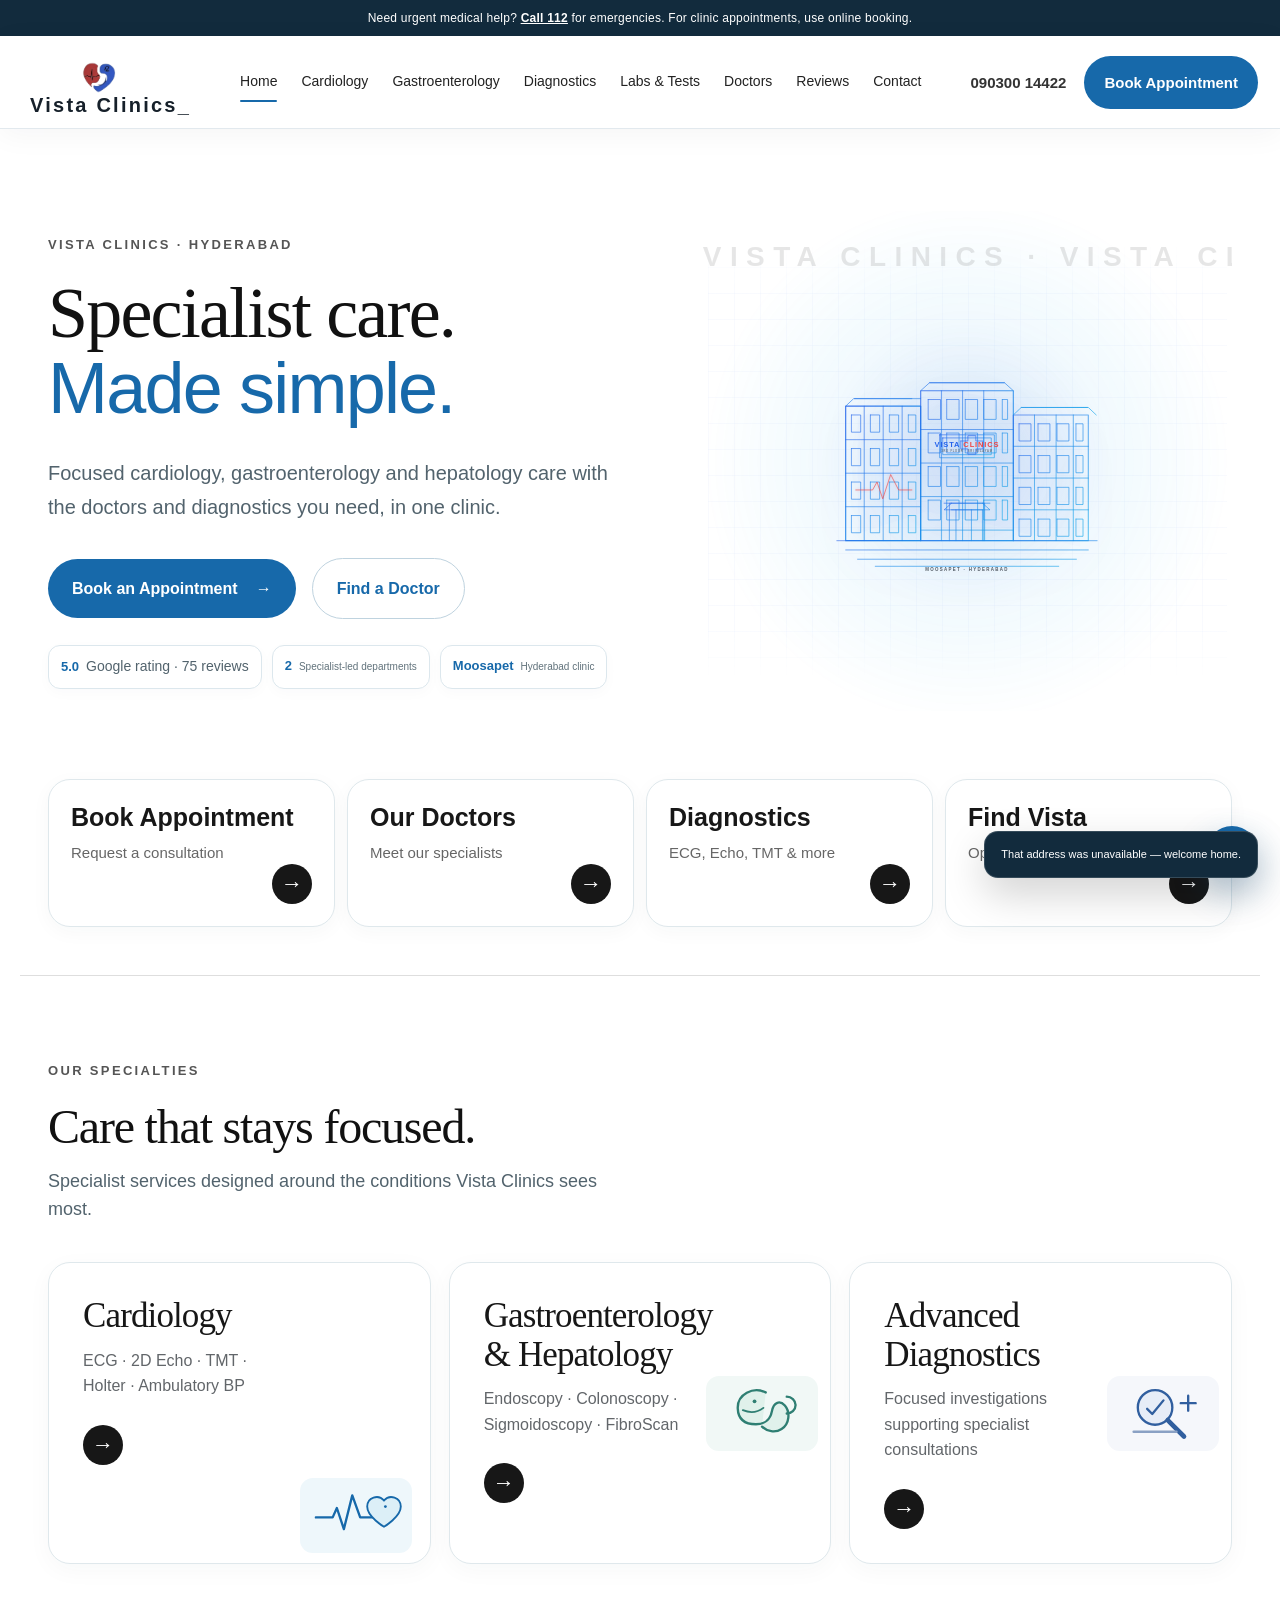
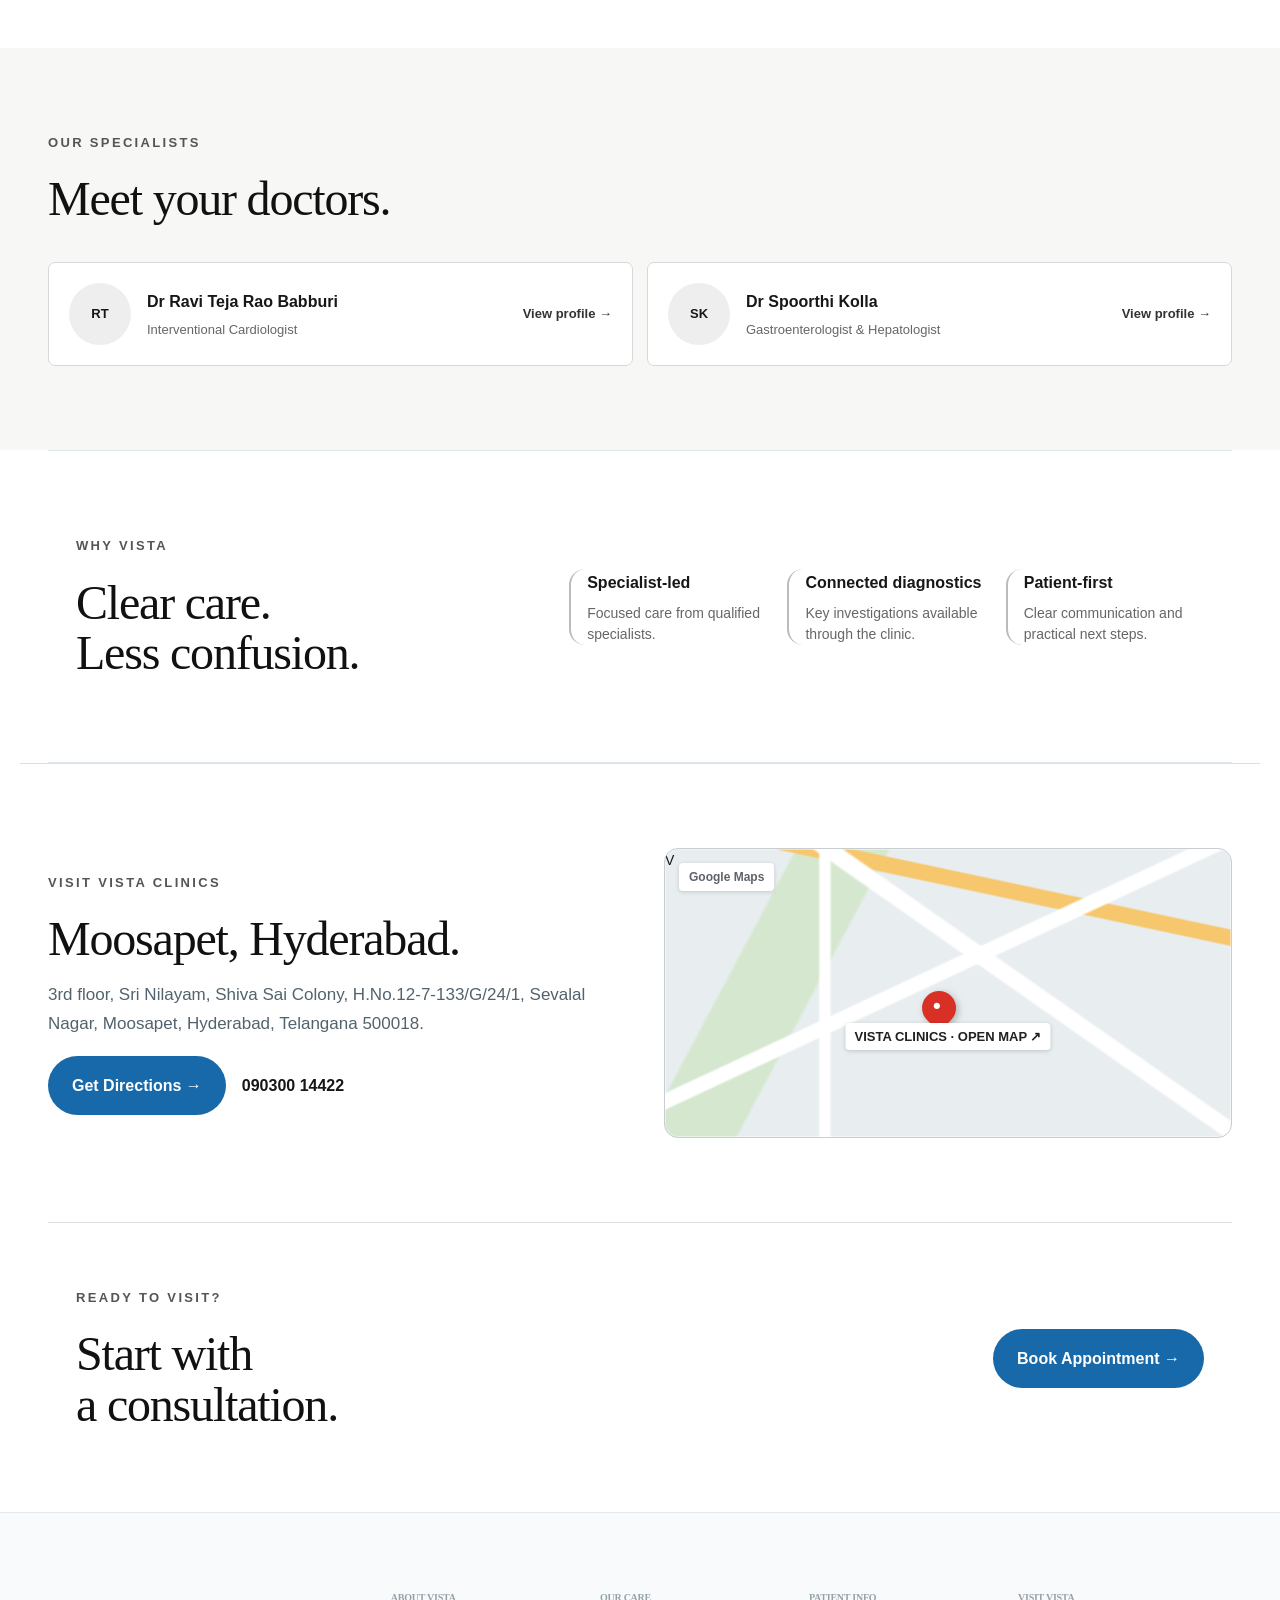
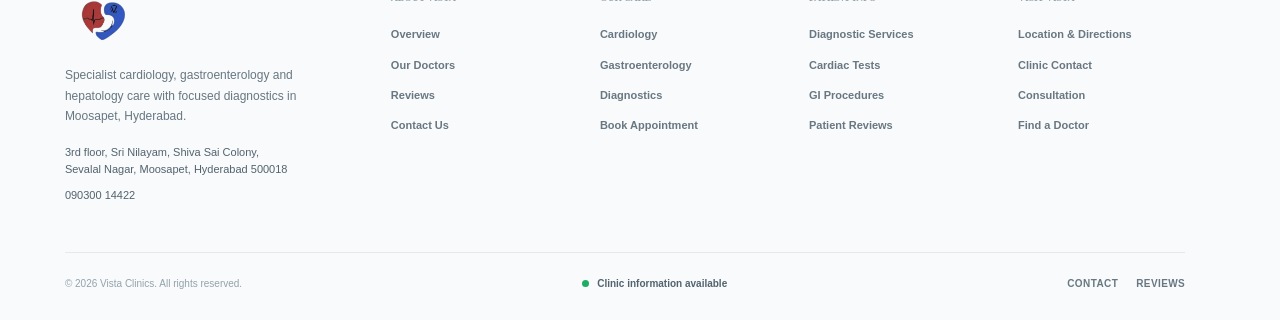
==== cart/index.html @ fd4c7a38 "Add robust cart route" ====
<!doctype html><html lang="en"><head><meta charset="utf-8"><meta name="viewport" content="width=device-width,initial-scale=1"><meta http-equiv="refresh" content="0;url=../cart.html"><title>Lab Cart | Vista Clinics</title><script>location.replace('../cart.html')</script></head><body><p>Opening your Vista Clinics lab cart…</p><p><a href="../cart.html">Open Lab Cart</a></p></body></html>
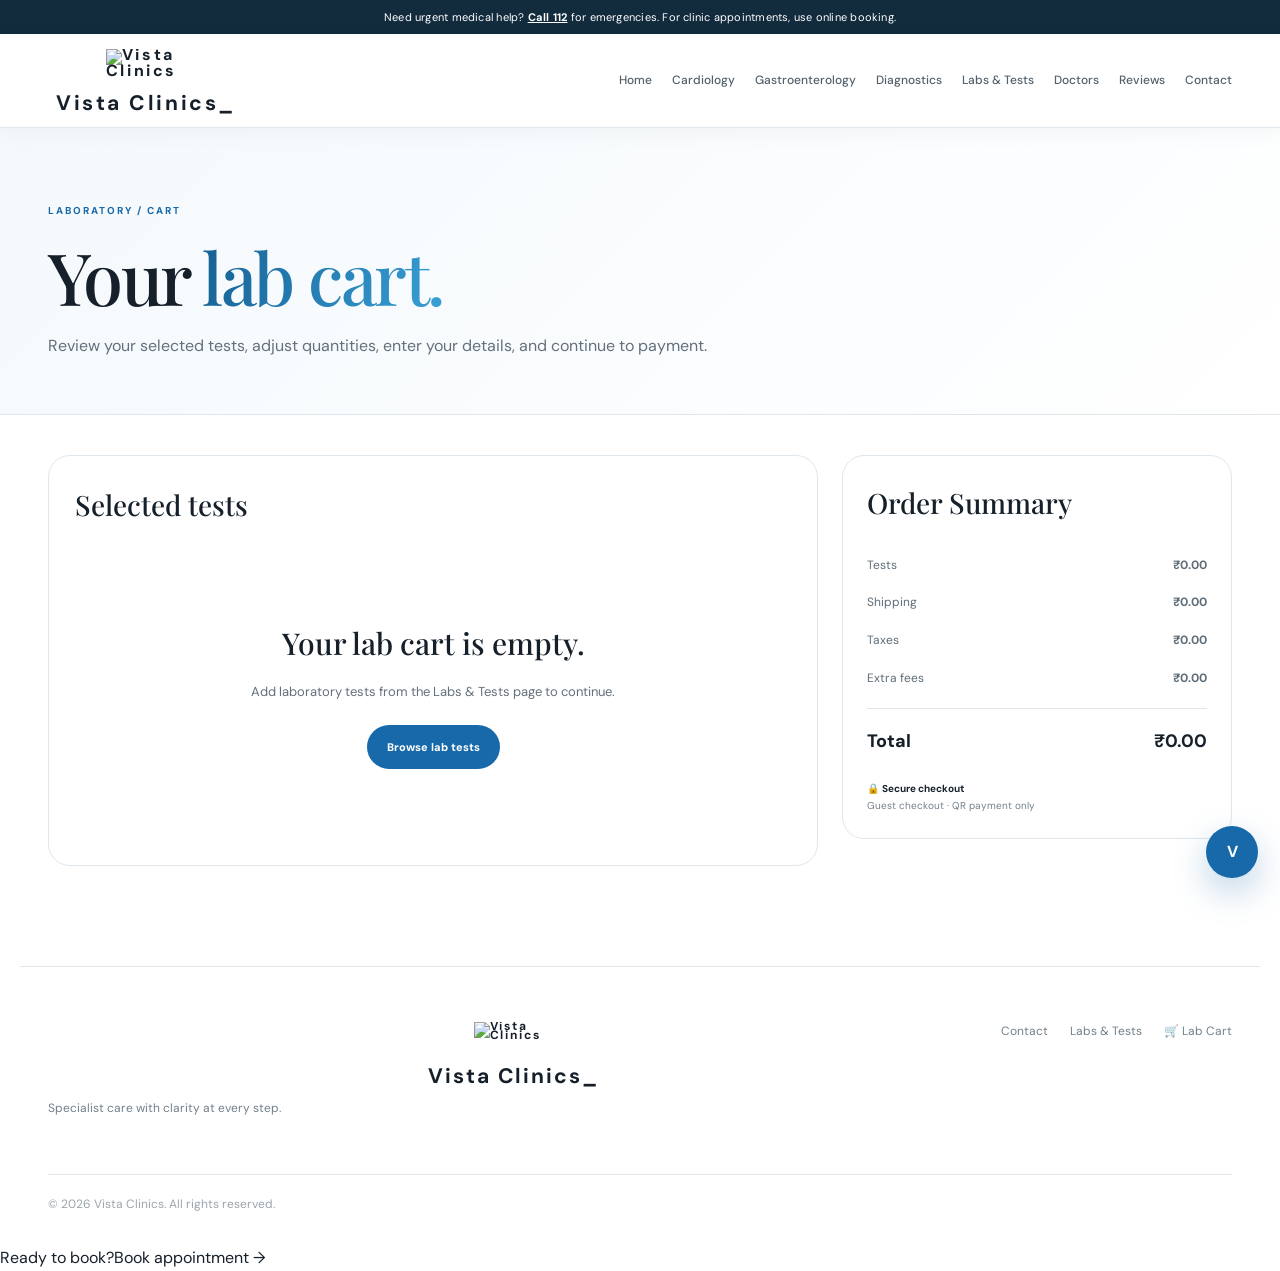
==== commit 522d1492: "Make cart directory the live lab cart" ====
--- a/cart/index.html
+++ b/cart/index.html
@@ -1 +1 @@
-<!doctype html><html lang="en"><head><meta charset="utf-8"><meta name="viewport" content="width=device-width,initial-scale=1"><meta http-equiv="refresh" content="0;url=../cart.html"><title>Lab Cart | Vista Clinics</title><script>location.replace('../cart.html')</script></head><body><p>Opening your Vista Clinics lab cart…</p><p><a href="../cart.html">Open Lab Cart</a></p></body></html>+<!doctype html><html lang="en"><head><meta charset="utf-8"><meta name="viewport" content="width=device-width,initial-scale=1"><title>Lab Cart | Vista Clinics</title><meta name="description" content="Review selected Vista Clinics laboratory tests and complete guest checkout."><link rel="stylesheet" href="../assets/css/style.css"><style>body{background:#fff}.cart-hero{background:linear-gradient(135deg,#f4f9fc,#fff);border-bottom:1px solid var(--line)}.cart-hero-inner{max-width:var(--max);margin:auto;padding:75px 28px 55px}.cart-hero h1{font-family:'Playfair Display',serif;font-size:clamp(46px,6vw,72px);font-weight:500;line-height:1.05;letter-spacing:-.035em;margin:0}.cart-hero p{color:var(--muted);max-width:680px;margin:18px 0 0}.cart-wrap{max-width:var(--max);margin:auto;padding:40px 28px 100px;display:grid;grid-template-columns:minmax(0,1fr) 390px;gap:24px}.cart-list,.summary{border:1px solid var(--line);border-radius:22px;background:#fff;overflow:hidden}.cart-list{padding:26px}.cart-list h2,.payment h2{font-family:'Playfair Display',serif;font-size:28px;font-weight:500;margin:0 0 20px}.cart-item{display:grid;grid-template-columns:100px minmax(0,1fr) auto;gap:18px;padding:20px 0;border-bottom:1px solid var(--line);align-items:center}.cart-item:first-of-type{padding-top:0}.cart-item:last-child{border-bottom:0}.cart-item img{width:100px;height:86px;object-fit:cover;border-radius:14px;background:#eef4f8}.cart-item h3{font-family:'Playfair Display',serif;font-size:20px;font-weight:500;margin:0 0 6px}.cart-price{font-size:13px;font-weight:700}.qty{display:flex;align-items:center;gap:9px;margin-top:10px}.qty button{width:28px;height:28px;border:1px solid #b9cfdf;border-radius:50%;background:#fff;cursor:pointer}.qty span{min-width:18px;text-align:center;font-size:12px;font-weight:700}.remove{border:0;background:none;color:#74808b;font-size:10px;cursor:pointer;margin-top:8px}.item-total{font-size:14px;font-weight:700;white-space:nowrap}.guest{margin-top:28px;padding-top:26px;border-top:1px solid var(--line)}.guest-note{font-size:10px;color:#74808b;margin:-7px 0 20px}.form-grid{display:grid;grid-template-columns:1fr 1fr;gap:15px}.field{display:flex;flex-direction:column;gap:7px}.field.full{grid-column:1/-1}.field label{font-size:10px;font-weight:800;letter-spacing:.04em}.field input{border:1px solid #c5d5df;border-radius:12px;padding:13px 14px;background:#fff;outline:none;font:inherit;font-size:13px}.payment{margin-top:28px;padding-top:26px;border-top:1px solid var(--line)}.payment-method{display:flex;align-items:center;justify-content:space-between;border:1px solid #b9cfdf;border-radius:15px;padding:14px;margin-bottom:18px}.payment-method strong{font-size:12px}.payment-method span{font-size:10px;color:#74808b}.qr-box{border:1px dashed #9fb8c9;border-radius:18px;padding:22px;text-align:center;background:#f8fbfd}.qr-placeholder{width:210px;height:210px;margin:0 auto 14px;border-radius:12px;background:repeating-linear-gradient(45deg,#eef4f8 0 6px,#fff 6px 12px);display:grid;place-items:center;color:#61727f;font-size:11px;font-weight:800}.qr-box p{font-size:10px;color:#74808b;margin:6px auto;max-width:300px}.utr{margin-top:18px}.utr label{font-size:10px;font-weight:800;display:block;margin-bottom:7px}.utr input{width:100%;box-sizing:border-box;border:1px solid #c5d5df;border-radius:12px;padding:13px 14px;font-size:13px}.confirm-btn{width:100%;border:0;border-radius:999px;padding:16px;margin-top:18px;background:var(--blue);color:#fff;font-size:12px;font-weight:800;cursor:pointer}.secure,.trust{margin-top:16px;font-size:10px;line-height:1.65;color:#74808b}.secure strong,.trust strong{color:var(--ink)}.summary{padding:24px;align-self:start;position:sticky;top:24px}.summary h2{font-family:'Playfair Display',serif;font-size:28px;font-weight:500;margin:0 0 20px}.sum-row{display:flex;justify-content:space-between;gap:18px;padding:9px 0;font-size:12px;color:#5f6d78}.sum-row.total{border-top:1px solid var(--line);margin-top:10px;padding-top:18px;font-size:18px;font-weight:800;color:var(--ink)}.empty{text-align:center;padding:70px 25px}.empty h2{font-family:'Playfair Display',serif;font-size:30px;font-weight:500;margin:0 0 10px}.empty p{color:var(--muted);font-size:13px;margin-bottom:22px}.empty a,.back{display:inline-block;padding:13px 20px;border-radius:999px;background:var(--blue);color:#fff;font-size:11px;font-weight:800}.success{display:none;text-align:center;padding:50px 25px}.success.show{display:block}.success h2{font-family:'Playfair Display',serif;font-size:34px;font-weight:500}.hidden{display:none!important}@media(max-width:850px){.cart-wrap{grid-template-columns:1fr}.summary{position:static}}@media(max-width:600px){.cart-hero-inner{padding:58px 22px 45px}.cart-wrap{padding:28px 22px 80px}.cart-list{padding:20px}.cart-item{grid-template-columns:76px minmax(0,1fr);gap:13px}.cart-item img{width:76px;height:72px}.item-total{grid-column:2}.summary{padding:20px}.form-grid{grid-template-columns:1fr}.field.full{grid-column:auto}.qr-placeholder{width:180px;height:180px}}</style></head><body><header class="site-header"><a class="brand" href="../index.html"><span>VISTA</span><small>CLINICS</small></a><button class="menu-toggle" aria-label="Open navigation" aria-expanded="false">☰</button><nav class="nav" aria-label="Main navigation"><a href="../index.html">Home</a><a href="../cardiology.html">Cardiology</a><a href="../gastroenterology.html">Gastroenterology</a><a href="../diagnostics.html">Diagnostics</a><a href="../labs.html">Labs & Tests</a><a href="../doctors.html">Doctors</a><a href="../reviews.html">Reviews</a><a href="../contact.html">Contact</a></nav></header><main><section class="cart-hero"><div class="cart-hero-inner"><div class="eyebrow">LABORATORY / CART</div><h1>Your <span class="gradient-text">lab cart.</span></h1><p>Review your selected tests, adjust quantities, enter your details, and continue to payment.</p></div></section><section class="cart-wrap"><div id="cart-main" class="cart-list"><h2>Selected tests</h2><div id="cart-items"></div><div id="guest-section" class="guest hidden"><h2>Guest checkout</h2><p class="guest-note">No account is required.</p><form id="booking-form"><div class="form-grid"><div class="field"><label>Full name</label><input id="name" required></div><div class="field"><label>Phone</label><input id="phone" required type="tel"></div><div class="field full"><label>Email</label><input id="email" required type="email"></div><div class="field"><label>Preferred test date</label><input id="date" required type="date"></div><div class="field"><label>Notes</label><input id="notes" placeholder="Optional"></div></div><div class="payment"><h2>Payment</h2><div class="payment-method"><div><strong>UPI QR</strong><br><span>Only payment method available</span></div><strong>₹ <span id="pay-total">0.00</span></strong></div><div class="qr-box"><div class="qr-placeholder">VISTA CLINICS<br>PAYMENT QR<br>TO BE CONNECTED</div><strong>Scan the Vista Clinics payment QR</strong><p>After paying, enter the UTR shown in your banking app.</p></div><div class="utr"><label>UPI Transaction ID / UTR</label><input id="utr" inputmode="numeric" maxlength="12" pattern="[0-9]{12}" placeholder="Enter last 12 digits" required></div><button class="confirm-btn" type="submit">I Have Paid — Submit Booking</button><div class="secure">🔒 <strong>Secure checkout</strong><br>SSL-protected connection · Guest checkout · QR payment only<br>Payment is manually verified by Vista Clinics.</div></div></form></div></div><div id="success" class="success"><h2>Booking submitted.</h2><p>Your booking is pending payment verification.</p><p>UTR: <strong id="success-utr"></strong><br>Reference: <strong id="success-ref"></strong></p><a class="back" href="../labs.html">Back to lab tests</a></div></div><aside class="summary"><h2>Order Summary</h2><div class="sum-row"><span>Tests</span><strong id="subtotal">₹0.00</strong></div><div class="sum-row"><span>Shipping</span><strong>₹0.00</strong></div><div class="sum-row"><span>Taxes</span><strong>₹0.00</strong></div><div class="sum-row"><span>Extra fees</span><strong>₹0.00</strong></div><div class="sum-row total"><span>Total</span><strong id="total">₹0.00</strong></div><div class="trust">🔒 <strong>Secure checkout</strong><br>Guest checkout · QR payment only</div></aside></section></main><footer><div><a class="brand" href="../index.html"><span>VISTA</span><small>CLINICS</small></a><p>Specialist care with clarity at every step.</p></div><div class="footer-links"><a href="../contact.html">Contact</a><a href="../labs.html">Labs & Tests</a><a href="./">🛒 Lab Cart</a></div><div class="footer-bottom">© 2026 Vista Clinics. All rights reserved.</div></footer><script src="../assets/js/main.js"></script><script>const list=document.getElementById('cart-items'),subtotal=document.getElementById('subtotal'),total=document.getElementById('total'),payTotal=document.getElementById('pay-total');const money=v=>'₹'+Number(v).toLocaleString('en-IN',{minimumFractionDigits:2,maximumFractionDigits:2});const read=()=>{try{return JSON.parse(localStorage.getItem('vistaLabCart')||'[]')}catch(e){return[]}};const save=c=>localStorage.setItem('vistaLabCart',JSON.stringify(c));const price=s=>Number(String(s).replace(/[^0-9.]/g,''));let sum=0;function render(){const cart=read();list.innerHTML='';sum=0;if(!cart.length){list.innerHTML='<div class="empty"><h2>Your lab cart is empty.</h2><p>Add laboratory tests from the Labs & Tests page to continue.</p><a href="../labs.html">Browse lab tests</a></div>';subtotal.textContent=money(0);total.textContent=money(0);payTotal.textContent='0.00';document.getElementById('guest-section').classList.add('hidden');return}document.getElementById('guest-section').classList.remove('hidden');cart.forEach((item,index)=>{const line=price(item.price)*item.quantity;sum+=line;const row=document.createElement('article');row.className='cart-item';row.innerHTML='<img src="'+item.image+'" alt="'+item.name.replace(/"/g,'&quot;')+'"><div><h3>'+item.name+'</h3><div class="cart-price">'+item.price+' each</div><div class="qty"><button type="button" data-a="m">−</button><span>'+item.quantity+'</span><button type="button" data-a="p">+</button></div><button class="remove" type="button">Remove</button></div><div class="item-total">'+money(line)+'</div>';row.querySelector('[data-a="m"]').onclick=()=>change(index,-1);row.querySelector('[data-a="p"]').onclick=()=>change(index,1);row.querySelector('.remove').onclick=()=>{const c=read();c.splice(index,1);save(c);render()};list.appendChild(row)});subtotal.textContent=money(sum);total.textContent=money(sum);payTotal.textContent=Number(sum).toLocaleString('en-IN',{minimumFractionDigits:2,maximumFractionDigits:2})}function change(i,d){const c=read();c[i].quantity=Math.max(1,c[i].quantity+d);save(c);render()}render();document.getElementById('date').min=new Date().toISOString().slice(0,10);document.getElementById('booking-form').addEventListener('submit',e=>{e.preventDefault();const utr=document.getElementById('utr').value.trim();if(!/^\d{12}$/.test(utr)){alert('Please enter exactly 12 digits from your UTR.');return}const cart=read();if(!cart.length){alert('Your cart is empty.');return}const booking={reference:'VISTA-'+Date.now().toString().slice(-8),status:'pending_verification',createdAt:new Date().toISOString(),patient:{name:document.getElementById('name').value.trim(),phone:document.getElementById('phone').value.trim(),email:document.getElementById('email').value.trim(),date:document.getElementById('date').value,notes:document.getElementById('notes').value.trim()},utr,total:sum,items:cart};localStorage.setItem('vistaLabBooking',JSON.stringify(booking));document.getElementById('success-utr').textContent=utr;document.getElementById('success-ref').textContent=booking.reference;document.getElementById('cart-main').classList.add('hidden');document.querySelector('.summary').classList.add('hidden');document.getElementById('success').classList.add('show');localStorage.removeItem('vistaLabCart')});</script></body></html>
--- a/assets/css/style.css
+++ b/assets/css/style.css
@@ -0,0 +1,2 @@
+@import url('https://fonts.googleapis.com/css2?family=DM+Sans:wght@400;500;600;700&family=Playfair+Display:wght@500;600&display=swap');
+:root{--ink:#16202a;--muted:#64707c;--blue:#1769aa;--blue2:#0f4f82;--ice:#f4f8fb;--white:#fff;--line:#dfe7ed;--soft:#eef4f8;--max:1240px;--shadow:0 18px 55px rgba(22,32,42,.09)}*{box-sizing:border-box}html{scroll-behavior:smooth}body{margin:0;background:#fff;color:var(--ink);font-family:'DM Sans',system-ui,sans-serif;line-height:1.65}a{color:inherit;text-decoration:none}button,input,select,textarea{font:inherit}button{cursor:pointer}.site-header{position:sticky;top:0;z-index:50;display:flex;align-items:center;justify-content:space-between;padding:15px max(22px,calc((100% - 1184px)/2));background:rgba(255,255,255,.96);backdrop-filter:blur(18px);border-bottom:1px solid rgba(223,231,237,.9);box-shadow:0 4px 22px rgba(22,32,42,.04)}.brand{display:inline-flex;flex-direction:column;line-height:.8;letter-spacing:.16em;font-weight:700;color:var(--ink)}.brand span{font-size:21px}.brand small{font-size:8px;letter-spacing:.38em;margin-left:2px;margin-top:7px;color:var(--blue)}.nav{display:flex;gap:20px;align-items:center}.nav a{font-size:12px;color:#53606c;position:relative;padding:10px 0;font-weight:500}.nav a:hover,.nav a.active{color:var(--blue)}.nav a.active:after{content:"";position:absolute;left:0;right:0;bottom:2px;height:2px;background:var(--blue);border-radius:2px}.menu-toggle{display:none;background:none;border:0;color:var(--ink);font-size:24px}.urgent-bar{background:#122b3d;color:#fff;text-align:center;font-size:11px;padding:8px 20px;letter-spacing:.02em}.urgent-bar a{font-weight:700;text-decoration:underline}.section{max-width:var(--max);margin:auto;padding:105px 28px}.hero{max-width:100%;min-height:690px;display:grid;grid-template-columns:minmax(0,1.15fr) minmax(340px,.85fr);gap:65px;align-items:center;padding:75px max(28px,calc((100% - 1184px)/2));background:radial-gradient(circle at 82% 45%,#dceefa 0,rgba(220,238,250,.72) 19%,rgba(244,248,251,.5) 37%,transparent 56%),linear-gradient(180deg,#fff 0,#f7fbfd 100%);position:relative;overflow:hidden}.hero:after{content:"";position:absolute;width:420px;height:420px;border:1px solid #cbdde9;border-radius:50%;right:-120px;top:70px;opacity:.7}.hero h1,.section h2{font-family:'Playfair Display',serif;font-weight:500;letter-spacing:-.035em;line-height:1.04;margin:0}.hero h1{font-size:clamp(54px,6.8vw,94px);max-width:780px}.gradient-text{background:linear-gradient(110deg,#155f93,#39a1d7);-webkit-background-clip:text;background-clip:text;-webkit-text-fill-color:transparent;color:transparent}.eyebrow{font-size:10px;letter-spacing:.2em;color:var(--blue);font-weight:700;margin-bottom:20px}.hero-copy{max-width:620px;color:#5d6975;font-size:17px;margin:28px 0}.actions{display:flex;align-items:center;gap:16px}.btn{display:inline-flex;align-items:center;justify-content:center;gap:18px;border:1px solid var(--blue);border-radius:999px;padding:14px 20px;font-size:12px;font-weight:700;transition:transform .25s,box-shadow .25s,background .25s}.btn:hover{transform:translateY(-2px);box-shadow:0 10px 24px rgba(23,105,170,.16)}.btn-dark{background:var(--blue);color:#fff;border-color:var(--blue)}.btn-dark:hover{background:var(--blue2)}.btn-light{background:#fff;color:var(--blue);border-color:#b9cfdf}.text-link{font-size:12px;color:var(--blue2);font-weight:700;border-bottom:1px solid #b8cad7;padding-bottom:4px}.hero-proof{display:flex;gap:18px;flex-wrap:wrap;margin-top:28px;color:#55707f;font-size:10px;font-weight:600}.hero-visual{position:relative;z-index:1}.hero-card{background:rgba(255,255,255,.9);border:1px solid #d8e5ed;border-radius:28px;padding:26px;box-shadow:var(--shadow);max-width:460px;margin-left:auto}.hero-card-top{display:flex;justify-content:space-between;align-items:center;margin-bottom:28px;font-size:11px}.status-pill{font-size:9px;color:#19724a;background:#e9f7ef;border:1px solid #c9ead7;border-radius:999px;padding:7px 10px;font-weight:700}.hero-orbit{min-height:250px;border-radius:22px;background:linear-gradient(145deg,#eaf5fb,#d6e9f4);position:relative;overflow:hidden;display:grid;grid-template-columns:1fr 1fr 1fr;gap:8px;padding:20px}.hero-orbit:before,.hero-orbit:after{content:"";position:absolute;border:1px solid rgba(23,105,170,.18);border-radius:50%;left:50%;top:50%;transform:translate(-50%,-50%)}.hero-orbit:before{width:170px;height:170px}.hero-orbit:after{width:310px;height:310px}.orbit-copy{position:relative;z-index:2;align-self:end;background:rgba(255,255,255,.82);border:1px solid rgba(255,255,255,.95);border-radius:14px;padding:11px}.orbit-copy span{font-size:9px;color:var(--blue);font-weight:700}.orbit-copy strong{display:block;font-size:12px}.orbit-copy small{display:block;color:#73818c;font-size:8px;line-height:1.35;margin-top:3px}.hero-card-footer{display:grid;grid-template-columns:repeat(3,1fr);gap:12px;margin-top:20px}.mini-stat{padding:13px;background:#f6fafc;border:1px solid #e3edf2;border-radius:14px}.mini-stat strong{display:block;font-size:16px}.mini-stat span{font-size:9px;color:#788591}.section-border{border-top:1px solid var(--line)}.section-head{display:grid;grid-template-columns:1fr 1fr;gap:60px;align-items:end;margin-bottom:55px}.section-head>p{color:var(--muted);max-width:500px;font-size:14px;margin:0}.access-grid{display:grid;grid-template-columns:repeat(2,1fr);gap:14px}.access-card{display:grid;grid-template-columns:auto 1fr auto;gap:18px;align-items:center;border:1px solid var(--line);border-radius:20px;padding:22px;background:#fff;transition:.3s}.access-card:hover{transform:translateY(-4px);box-shadow:var(--shadow);border-color:#a9c8db}.access-primary{background:linear-gradient(135deg,#edf7fc,#fff);border-color:#c5ddea}.access-icon{width:46px;height:46px;border-radius:14px;background:#e9f4fa;color:var(--blue);display:grid;place-items:center;font-weight:700}.access-card h3{font-family:'Playfair Display',serif;font-size:22px;line-height:1.1;margin:3px 0 5px}.access-card p{font-size:11px;color:#75818c;margin:0}.access-card>b{font-size:10px;color:var(--blue);white-space:nowrap}.card-kicker,.resource-label{font-size:8px;letter-spacing:.15em;text-transform:uppercase;color:var(--blue);font-weight:700}.search-panel{border:1px solid #cbdde8;border-radius:24px;padding:30px;background:linear-gradient(135deg,#f1f8fc,#fff);box-shadow:0 12px 40px rgba(22,32,42,.04)}.search-panel>label{font-size:11px;font-weight:700;color:#51616d}.search-row{display:flex;gap:10px;margin-top:10px}.search-row input{flex:1;border:1px solid #c5d5df;border-radius:14px;padding:15px 16px;background:#fff;outline:none}.search-row input:focus{border-color:var(--blue);box-shadow:0 0 0 3px rgba(23,105,170,.1)}.search-suggestions{display:flex;gap:8px;flex-wrap:wrap;margin-top:15px}.search-suggestions button{border:1px solid #d2e0e8;background:#fff;color:#5c6c78;border-radius:999px;padding:8px 11px;font-size:10px}.search-suggestions button:hover{border-color:#9fc0d3;color:var(--blue)}.search-result{font-size:11px;color:#6f7e89;margin:17px 0 0}.card-grid{display:grid;gap:18px}.card-grid.three{grid-template-columns:repeat(3,1fr)}.service-card{min-height:340px;border:1px solid var(--line);border-radius:22px;padding:28px;display:flex;flex-direction:column;background:#fff;box-shadow:0 6px 25px rgba(22,32,42,.035);transition:.3s}.service-card:hover{border-color:#a9c8db;box-shadow:var(--shadow);transform:translateY(-6px)}.service-card:nth-child(2){background:linear-gradient(145deg,#f4f9fc,#fff)}.service-card h3{font-family:'Playfair Display',serif;font-size:30px;line-height:1.08;font-weight:500;margin:auto 0 12px}.service-card p{color:#74808b;font-size:13px;max-width:310px}.card-no{font-size:10px;color:var(--blue);letter-spacing:.15em;font-weight:700}.arrow{font-size:22px;color:var(--blue);margin-top:18px}.split{display:grid;grid-template-columns:1fr 1fr;gap:80px;border-top:1px solid var(--line);align-items:start}.large-copy{font-size:23px;line-height:1.5;color:#42505d;max-width:590px;margin:0 0 30px}.metric-row{display:flex;gap:10px;margin:0 0 28px}.metric-row div{border:1px solid var(--line);border-radius:14px;padding:13px 15px;background:#fafcfd}.metric-row strong{display:block;color:var(--blue);font-size:16px}.metric-row span{font-size:9px;color:#71808b}.digital-suite{background:#f7fafc;max-width:none;padding-left:max(28px,calc((100% - 1184px)/2));padding-right:max(28px,calc((100% - 1184px)/2));border-top:1px solid var(--line);border-bottom:1px solid var(--line)}.tool-grid{display:grid;grid-template-columns:repeat(3,1fr);gap:15px}.tool-card{background:#fff;border:1px solid var(--line);border-radius:20px;padding:25px;min-height:230px;transition:.3s}.tool-card:hover{transform:translateY(-5px);box-shadow:var(--shadow);border-color:#b6d0df}.tool-card>span{display:grid;place-items:center;width:40px;height:40px;border-radius:12px;background:#e9f4fa;color:var(--blue);font-size:10px;font-weight:700}.tool-card h3{font-family:'Playfair Display',serif;font-size:24px;margin:22px 0 7px}.tool-card p{font-size:11px;color:#71808c;margin:0}.tool-link{border:0;background:none;padding:0;margin-top:18px;color:var(--blue);font-size:10px;font-weight:700}.trust-grid{display:grid;grid-template-columns:repeat(4,1fr);gap:12px}.trust-feature{padding:21px;border:1px solid var(--line);border-radius:17px;background:#fff}.trust-feature strong{display:block;font-size:13px;margin-bottom:7px}.trust-feature span{font-size:10px;color:#74808b}.resource-grid{display:grid;grid-template-columns:repeat(3,1fr);gap:16px}.resource-card{border:1px solid var(--line);border-radius:18px;padding:24px;background:#fff}.resource-card h3{font-family:'Playfair Display',serif;font-size:24px;margin:10px 0 7px}.resource-card p{font-size:12px;color:#74808b;margin:0 0 16px}.dark-panel{background:linear-gradient(135deg,#102a3c,#173f59);color:#fff;max-width:none;padding-left:max(28px,calc((100% - 1184px)/2));padding-right:max(28px,calc((100% - 1184px)/2));position:relative;overflow:hidden}.dark-panel:after{content:"";position:absolute;width:440px;height:440px;border:1px solid rgba(255,255,255,.08);border-radius:50%;right:-150px;top:-120px}.dark-panel h2{margin-bottom:48px}.dark-panel .eyebrow{color:#8ed1f5}.doctor-mini-grid{display:grid;grid-template-columns:1fr 1fr;gap:16px}.doctor-mini{border:1px solid rgba(255,255,255,.16);border-radius:20px;padding:20px;background:rgba(255,255,255,.06);display:grid;grid-template-columns:auto 1fr auto;align-items:center;gap:18px;transition:.3s}.doctor-mini:hover{background:rgba(255,255,255,.12);transform:translateY(-3px)}.doctor-mini h3{font-size:15px;margin:0 0 3px}.doctor-mini p{font-size:11px;color:#b8cad6;margin:0}.avatar,.doctor-photo{width:74px;height:74px;border-radius:50%;display:grid;place-items:center;flex:0 0 auto}.avatar{border:1px solid #a9c8db;background:#e9f4fa;color:var(--blue);font-size:11px;letter-spacing:.1em;font-weight:700}.doctor-photo{border:1px solid #b9cfdd;background:linear-gradient(145deg,#d9ebf5,#a9cde0);color:#15587f;font-size:10px;font-weight:700;overflow:hidden;position:relative}.doctor-photo:after{content:"PHOTO";position:absolute;bottom:8px;left:0;right:0;text-align:center;font-size:7px;letter-spacing:.16em}.doctor-photo:before{content:"";width:25px;height:25px;border-radius:50%;background:#fff;opacity:.9;box-shadow:0 25px 0 8px rgba(255,255,255,.9);transform:translateY(-9px)}.doctor-mini .avatar{background:rgba(255,255,255,.12);border-color:rgba(255,255,255,.22);color:#fff}.portal{display:flex;align-items:center;justify-content:space-between;gap:30px;border:1px solid #cfe0eb;border-radius:24px;padding:28px 30px;background:linear-gradient(110deg,#f1f8fc,#fff)}.portal h3{font-family:'Playfair Display',serif;font-size:30px;margin:0 0 5px}.portal p{font-size:12px;color:#697783;margin:0}.location-section{display:grid;grid-template-columns:1fr 1fr;gap:70px;align-items:center}.map-card{height:330px;border:1px solid #cbdde8;border-radius:26px;position:relative;overflow:hidden;background:#eaf3f7}.map-grid{position:absolute;inset:0;background-image:linear-gradient(25deg,transparent 48%,rgba(23,105,170,.09) 49%,transparent 51%),linear-gradient(115deg,transparent 48%,rgba(23,105,170,.08) 49%,transparent 51%);background-size:70px 70px}.map-pin{position:absolute;left:50%;top:45%;width:58px;height:58px;border-radius:50% 50% 50% 8px;transform:translate(-50%,-50%) rotate(-45deg);background:var(--blue);color:#fff;display:grid;place-items:center;font-weight:700;font-size:18px;box-shadow:0 12px 30px rgba(23,105,170,.25)}.map-pin::first-letter{transform:rotate(45deg)}.map-label{position:absolute;left:24px;bottom:22px;background:#fff;border:1px solid var(--line);border-radius:14px;padding:12px 15px;box-shadow:0 10px 30px rgba(22,32,42,.08)}.map-label strong,.map-label span{display:block}.map-label strong{font-size:12px}.map-label span{font-size:9px;color:#74808b}.future-section{background:#fff}.roadmap{display:grid;grid-template-columns:repeat(3,1fr);gap:12px}.roadmap div{border:1px solid var(--line);border-radius:17px;padding:21px;background:#fafcfd}.roadmap b{display:block;color:var(--blue);font-size:9px;letter-spacing:.12em}.roadmap span{display:block;font-size:11px;color:#65747f;margin-top:9px}.cta{display:flex;align-items:center;justify-content:space-between;gap:40px;border-top:1px solid var(--line)}footer{border-top:1px solid var(--line);max-width:var(--max);margin:auto;padding:55px 28px 30px;display:grid;grid-template-columns:1fr auto;gap:30px;color:#71808b;font-size:12px}footer p{margin:15px 0 0}.footer-links{display:flex;gap:22px;flex-wrap:wrap}.footer-links a:hover{color:var(--blue)}.footer-bottom{grid-column:1/-1;border-top:1px solid var(--line);padding-top:20px;margin-top:25px;color:#9aa5ad}.banner{position:fixed;right:22px;bottom:22px;z-index:100;background:#122b3d;color:#fff;border:1px solid rgba(255,255,255,.15);border-radius:14px;padding:13px 16px;box-shadow:0 16px 40px rgba(0,0,0,.18);font-size:11px;opacity:0;transform:translateY(10px);pointer-events:none;transition:.25s}.banner.show{opacity:1;transform:none}.assistant{position:fixed;right:22px;bottom:22px;z-index:90}.assistant button{width:52px;height:52px;border:0;border-radius:50%;background:var(--blue);color:#fff;font-weight:700;box-shadow:0 14px 35px rgba(23,105,170,.28)}.assistant-panel{position:absolute;right:0;bottom:64px;width:300px;background:#fff;border:1px solid var(--line);border-radius:20px;box-shadow:var(--shadow);padding:18px;display:none}.assistant.open .assistant-panel{display:block}.assistant-panel h3{font-family:'Playfair Display',serif;font-size:22px;margin:0 0 5px}.assistant-panel p{font-size:10px;color:#73808b;margin:0 0 12px}.assistant-links{display:grid;gap:8px}.assistant-links a{padding:10px 11px;border:1px solid var(--line);border-radius:11px;font-size:10px}.assistant-links a:hover{border-color:#9fc0d3;color:var(--blue)}.modal{position:fixed;inset:0;background:rgba(10,28,40,.55);z-index:120;display:none;place-items:center;padding:20px}.modal.show{display:grid}.modal-card{max-width:520px;width:100%;background:#fff;border-radius:22px;padding:28px;box-shadow:0 25px 80px rgba(0,0,0,.22)}.modal-card h3{font-family:'Playfair Display',serif;font-size:28px;margin:0 0 8px}.modal-card p{font-size:12px;color:#697783}.modal-close{margin-top:15px}.page-hero{padding:95px 28px 80px;border-bottom:1px solid var(--line);max-width:var(--max);margin:auto}.page-hero h1{font-family:'Playfair Display',serif;font-size:clamp(50px,7vw,86px);line-height:1.02;font-weight:500;letter-spacing:-.04em;margin:0;max-width:950px}.page-hero p{color:var(--muted);max-width:600px;margin-top:24px}.service-list{display:grid;grid-template-columns:repeat(2,1fr);gap:1px;background:var(--line);border:1px solid var(--line);border-radius:20px;overflow:hidden}.service-item{background:#fff;padding:34px;min-height:220px}.service-item h3{font-family:'Playfair Display',serif;font-size:28px;margin:0 0 10px}.service-item p{color:#74808b;font-size:13px;margin:0}.number{font-size:10px;color:var(--blue);letter-spacing:.15em}.doctor-grid{display:grid;grid-template-columns:repeat(2,1fr);gap:18px}.doctor-card{border:1px solid var(--line);border-radius:24px;padding:34px;background:#fff;box-shadow:0 8px 30px rgba(22,32,42,.045)}.doctor-card h2{font-family:'Playfair Display',serif;font-size:36px;margin:22px 0 5px}.doctor-title{color:var(--blue2);font-size:13px;font-weight:600}.qual{border-top:1px solid var(--line);border-bottom:1px solid var(--line);padding:18px 0;margin:25px 0;color:#4e5c68;font-size:12px}.tags{display:flex;flex-wrap:wrap;gap:8px}.tag{border:1px solid #d7e2e9;background:#f7fafc;border-radius:999px;padding:7px 10px;font-size:10px;color:#63717d}.form-wrap{max-width:800px}.form-grid{display:grid;grid-template-columns:1fr 1fr;gap:18px}.field{display:flex;flex-direction:column;gap:8px}.field.full{grid-column:1/-1}.field label{font-size:10px;text-transform:uppercase;letter-spacing:.16em;color:#697782;font-weight:700}.field input,.field select,.field textarea{background:#fff;border:1px solid #ccd9e1;border-radius:12px;color:var(--ink);padding:14px;outline:none}.field input:focus,.field select:focus,.field textarea:focus{border-color:var(--blue);box-shadow:0 0 0 3px rgba(23,105,170,.1)}.field textarea{min-height:150px;resize:vertical}.checks{display:flex;flex-wrap:wrap;gap:12px}.checks label{border:1px solid #d5e0e7;border-radius:999px;padding:11px 14px;color:#66747f;font-size:12px;cursor:pointer}.checks label:has(input:checked){background:#e9f4fa;color:var(--blue);border-color:#a8c9dc}.checks input{margin-right:7px}.reviews{display:grid;grid-template-columns:repeat(3,1fr);gap:16px}.review-card{border:1px solid var(--line);border-radius:18px;padding:24px;background:#fff}.review-card p{font-size:13px;color:#53626d}.stars{color:#d28b19;letter-spacing:.15em}.no-data{padding:18px;border-radius:14px;background:#f7fafc;border:1px dashed #ccdbe4;font-size:11px;color:#71808b}@media(max-width:980px){.nav{gap:12px}.hero{grid-template-columns:1fr;min-height:auto}.hero-visual{max-width:620px;width:100%;margin:auto}.section-head,.split,.location-section{grid-template-columns:1fr;gap:28px}.card-grid.three,.tool-grid,.trust-grid,.resource-grid{grid-template-columns:1fr 1fr}.doctor-grid,.reviews{grid-template-columns:1fr}.roadmap{grid-template-columns:1fr}.nav a{font-size:11px}}@media(max-width:760px){.site-header{padding:14px 18px}.menu-toggle{display:block}.nav{position:absolute;left:12px;right:12px;top:66px;display:none;flex-direction:column;align-items:stretch;gap:0;background:#fff;border:1px solid var(--line);border-radius:16px;padding:8px;box-shadow:var(--shadow)}.nav.open{display:flex}.nav a{padding:11px 12px}.section{padding:72px 20px}.hero{padding:65px 20px}.hero h1{font-size:clamp(48px,15vw,72px)}.hero-copy{font-size:15px}.actions{align-items:flex-start;flex-direction:column}.hero-proof{gap:9px}.hero-orbit{grid-template-columns:1fr;min-height:300px}.orbit-copy{align-self:auto}.access-grid,.card-grid.three,.tool-grid,.trust-grid,.resource-grid{grid-template-columns:1fr}.access-card{grid-template-columns:auto 1fr}.access-card>b{grid-column:2}.search-row{flex-direction:column}.portal,.cta{align-items:flex-start;flex-direction:column}.doctor-mini-grid{grid-template-columns:1fr}.footer-links{gap:13px}.form-grid{grid-template-columns:1fr}.field.full{grid-column:auto}.page-hero{padding:65px 20px}.page-hero h1{font-size:clamp(45px,13vw,68px)}.assistant{right:16px;bottom:16px}.urgent-bar{font-size:10px}.modal-card{padding:22px}}@media(prefers-reduced-motion:reduce){*,*::before,*::after{scroll-behavior:auto!important;transition:none!important;animation:none!important}}
